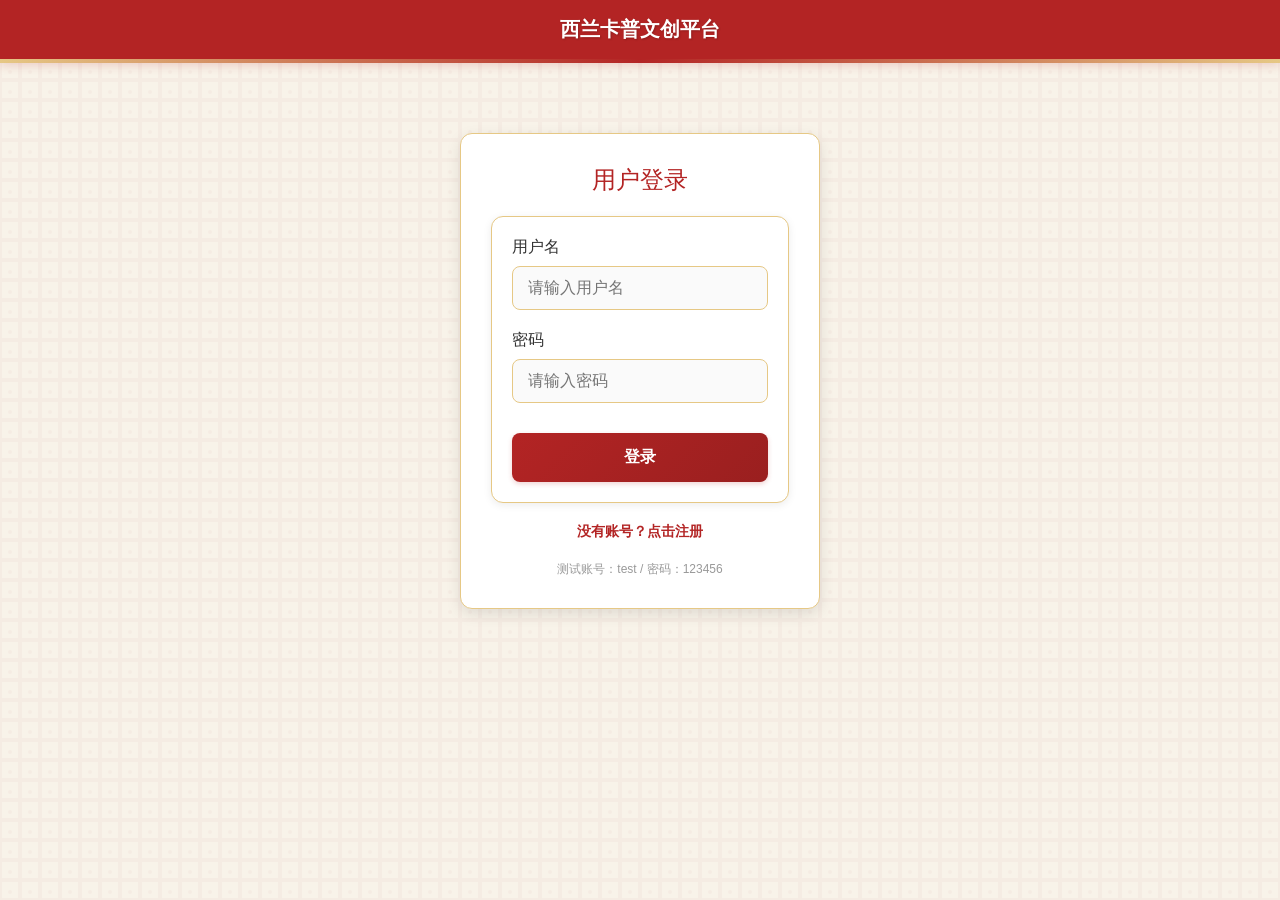
==== index.html @ 6084dc37 "Add files via upload" ====
<!DOCTYPE html>
<html lang="zh-CN">
<head>
  <meta charset="UTF-8">
  <meta name="viewport" content="width=device-width, initial-scale=1.0">
  <title>西兰卡普 - 土家族传统织锦</title>
  <link rel="stylesheet" href="style.css">
</head>
<body>
  <!-- 顶部导航 -->
  <div class="header">
    <h1>西兰卡普 - 土家族传统织锦</h1>
  </div>
  
  <!-- 主要内容 -->
  <div class="container">
    <div class="title-box">
      <span class="main-title">全部文创作品</span>
      <span class="sub-title">西兰卡普</span>
      <div class="divider"></div>
      <div class="section-desc">土家织锦·西兰卡普·非遗新生</div>
    </div>
    
    <!-- 西兰卡普文化介绍 -->
    <div class="culture-tip">
      <p>🌟 西兰卡普是土家族三大国家级非物质文化遗产之一，有着"土家之花"的美誉，采用纯手工织造，纹样题材多源于自然与生活，色彩鲜艳，寓意吉祥。</p>
    </div>
    
    <!-- 作品列表 -->
    <div id="productList" class="product-list"></div>
  </div>
  
  <!-- 底部导航 -->
  <div class="tab-bar">
    <a href="index.html" class="tab-item active">
      <span class="tab-icon">🏠</span>
      <span class="tab-text">首页</span>
    </a>
    <a href="profile.html" class="tab-item">
      <span class="tab-icon">👤</span>
      <span class="tab-text">我的</span>
    </a>
  </div>

  <script src="script.js"></script>
</body>
</html>
---- style.css ----
/* 全局样式重置 */
* {
  margin: 0;
  padding: 0;
  box-sizing: border-box;
  font-family: "Microsoft Yahei", sans-serif;
}

/* 西兰卡普花纹背景定义 */
body {
  background-color: #f8f3e9;
  min-height: 100vh;
  padding-bottom: 60px;
  /* 西兰卡普暗纹背景 */
  background-image: 
    url("data:image/svg+xml,%3Csvg width='20' height='20' viewBox='0 0 20 20' xmlns='http://www.w3.org/2000/svg'%3E%3Cpath d='M0 0h20v20H0V0zm2 2v16h16V2H2zm8 12a2 2 0 1 1 0-4 2 2 0 0 1 0 4z' fill='%23b32424' fill-opacity='0.03' fill-rule='evenodd'/%3E%3C/svg%3E");
}

/* 西兰卡普主题色 */
:root {
  --xk-red: #b32424;
  --xk-yellow: #e6c885;
  --xk-blue: #2a558c;
  --xk-green: #4a7c59;
  --xk-bg: #f8f3e9;
  --xk-white: #ffffff;
}

/* 顶部导航栏（西兰卡普花纹边框） */
.header {
  background-color: var(--xk-red);
  color: white;
  padding: 16px 20px;
  text-align: center;
  position: sticky;
  top: 0;
  z-index: 999;
  /* 西兰卡普花纹下边框 */
  border-bottom: 4px solid;
  border-image: linear-gradient(90deg, var(--xk-yellow), var(--xk-red), var(--xk-yellow)) 1;
  box-shadow: 0 2px 10px rgba(179, 36, 36, 0.2);
}

.header h1 {
  font-size: 20px;
  font-weight: bold;
  text-shadow: 1px 1px 2px rgba(0,0,0,0.2);
}

/* 容器 */
.container {
  max-width: 750px;
  margin: 0 auto;
  padding: 20px;
}

/* 西兰卡普标题模块（带花纹装饰） */
.title-box {
  margin: 30px 0 20px;
  position: relative;
}

.title-box::before {
  content: "";
  position: absolute;
  left: 0;
  top: 12px;
  width: 8px;
  height: 24px;
  background-color: var(--xk-red);
  border-radius: 4px;
}

.main-title {
  font-size: 24px;
  color: #333;
  font-weight: bold;
  display: inline-block;
  margin-left: 15px;
  font-family: "SimHei", sans-serif;
}

.sub-title {
  font-size: 22px;
  color: var(--xk-red);
  margin-left: 10px;
  font-family: "SimHei", sans-serif;
}

.divider {
  width: 100px;
  height: 3px;
  background: linear-gradient(90deg, var(--xk-red), var(--xk-yellow));
  margin: 10px 0 20px 15px;
  border-radius: 3px;
}

.section-desc {
  font-size: 14px;
  color: #666;
  margin-left: 25px;
  font-style: italic;
}

/* 西兰卡普作品卡片（带花纹边框） */
.product-list {
  display: flex;
  flex-direction: column;
  gap: 20px;
  margin-top: 20px;
}

.product-item {
  background-color: var(--xk-white);
  border-radius: 12px;
  padding: 15px;
  box-shadow: 0 2px 8px rgba(0,0,0,0.08);
  cursor: pointer;
  transition: all 0.3s;
  /* 西兰卡普花纹边框 */
  border: 1px solid var(--xk-yellow);
  position: relative;
  overflow: hidden;
}

.product-item::after {
  content: "";
  position: absolute;
  top: 0;
  right: 0;
  width: 40px;
  height: 40px;
  background-image: url("data:image/svg+xml,%3Csvg width='40' height='40' viewBox='0 0 40 40' xmlns='http://www.w3.org/2000/svg'%3E%3Cpath d='M10 10h20v20H10V10zm5 5h10v10H15V15z' fill='%23e6c885' fill-opacity='0.2'/%3E%3C/svg%3E");
  opacity: 0.5;
}

.product-item:hover {
  transform: translateY(-2px);
  box-shadow: 0 5px 15px rgba(179, 36, 36, 0.1);
  border-color: var(--xk-red);
}

.product-card {
  display: flex;
  align-items: center;
}

.product-img {
  width: 80px;
  height: 80px;
  border-radius: 8px;
  object-fit: cover;
  margin-right: 15px;
  border: 2px solid var(--xk-yellow);
}

.product-info {
  flex: 1;
}

.product-name {
  font-size: 16px;
  font-weight: bold;
  color: #333;
  margin-bottom: 5px;
  font-family: "SimHei", sans-serif;
}

/* 不同纹样类型不同标签色 */
.product-tag {
  font-size: 12px;
  padding: 2px 8px;
  border-radius: 4px;
  display: inline-block;
  margin-bottom: 5px;
  font-weight: 500;
}

.tag-四十八勾 {
  background-color: rgba(179, 36, 36, 0.1);
  color: var(--xk-red);
}

.tag-阳雀花 {
  background-color: rgba(74, 124, 89, 0.1);
  color: var(--xk-green);
}

.tag-岩墙花 {
  background-color: rgba(42, 85, 140, 0.1);
  color: var(--xk-blue);
}

.tag-椅子花 {
  background-color: rgba(230, 200, 133, 0.1);
  color: #8a6d3b;
}

.tag-其他 {
  background-color: rgba(102, 102, 102, 0.1);
  color: #666;
}

.product-desc {
  font-size: 14px;
  color: #666;
  margin-bottom: 5px;
  display: -webkit-box;
  -webkit-line-clamp: 1;
  -webkit-box-orient: vertical;
  overflow: hidden;
}

.product-author {
  font-size: 12px;
  color: #999;
}

/* 空状态提示（带西兰卡普图标） */
.empty-tip {
  text-align: center;
  padding: 50px 0;
  font-size: 16px;
  color: #999;
}

.empty-tip::before {
  content: "🎨";
  font-size: 40px;
  display: block;
  margin-bottom: 10px;
}

/* 发布页样式（西兰卡普风格） */
.upload-box {
  width: 100%;
  height: 200px;
  background-color: var(--xk-white);
  border-radius: 12px;
  display: flex;
  align-items: center;
  justify-content: center;
  margin-bottom: 20px;
  overflow: hidden;
  cursor: pointer;
  box-shadow: 0 2px 8px rgba(0,0,0,0.08);
  border: 2px dashed var(--xk-yellow);
  transition: border-color 0.3s;
}

.upload-box:hover {
  border-color: var(--xk-red);
}

.upload-img {
  width: 100%;
  height: 100%;
  object-fit: cover;
}

.upload-tip {
  display: flex;
  flex-direction: column;
  align-items: center;
  color: #999;
}

.upload-tip .icon {
  font-size: 40px;
  color: var(--xk-red);
  margin-bottom: 5px;
}

.form-box {
  background-color: var(--xk-white);
  border-radius: 12px;
  padding: 20px;
  margin-bottom: 30px;
  box-shadow: 0 2px 8px rgba(0,0,0,0.08);
  border: 1px solid var(--xk-yellow);
}

.form-item {
  margin-bottom: 20px;
}

.form-item:last-child {
  margin-bottom: 0;
}

.label {
  font-size: 16px;
  color: #333;
  margin-bottom: 8px;
  display: block;
  font-weight: 500;
  font-family: "SimHei", sans-serif;
}

.input, .textarea, .select {
  width: 100%;
  padding: 12px 15px;
  border: 1px solid var(--xk-yellow);
  border-radius: 8px;
  font-size: 16px;
  color: #333;
  background-color: #fafafa;
  transition: border-color 0.3s;
}

.input:focus, .textarea:focus, .select:focus {
  outline: none;
  border-color: var(--xk-red);
  box-shadow: 0 0 0 2px rgba(179, 36, 36, 0.1);
}

.textarea {
  min-height: 120px;
  resize: none;
}

/* 按钮样式（西兰卡普渐变） */
.btn {
  width: 100%;
  padding: 14px 0;
  border: none;
  border-radius: 8px;
  font-size: 16px;
  font-weight: bold;
  cursor: pointer;
  transition: all 0.3s;
  font-family: "SimHei", sans-serif;
}

.primary-btn {
  background: linear-gradient(135deg, var(--xk-red), #9a1f1f);
  color: white;
  box-shadow: 0 2px 5px rgba(179, 36, 36, 0.2);
}

.primary-btn:hover {
  background: linear-gradient(135deg, #9a1f1f, var(--xk-red));
  transform: translateY(-1px);
  box-shadow: 0 4px 8px rgba(179, 36, 36, 0.3);
}

.primary-btn:disabled {
  background: #ccc;
  cursor: not-allowed;
  transform: none;
  box-shadow: none;
}

/* 详情页样式 */
.detail-img {
  width: 100%;
  border-radius: 12px;
  margin-bottom: 20px;
  border: 3px solid var(--xk-yellow);
  box-shadow: 0 3px 10px rgba(0,0,0,0.1);
}

.info-box {
  background-color: var(--xk-white);
  border-radius: 12px;
  padding: 20px;
  box-shadow: 0 2px 8px rgba(0,0,0,0.08);
  border: 1px solid var(--xk-yellow);
}

.info-item {
  margin-bottom: 15px;
  display: flex;
}

.info-item:last-child {
  margin-bottom: 0;
}

.info-label {
  min-width: 80px;
  font-size: 16px;
  color: #666;
  font-weight: 500;
}

.info-value {
  font-size: 16px;
  color: #333;
  flex: 1;
}

/* 个人中心样式 */
.profile-card {
  background-color: var(--xk-white);
  border-radius: 12px;
  padding: 30px 20px;
  text-align: center;
  margin-bottom: 20px;
  box-shadow: 0 2px 8px rgba(0,0,0,0.08);
  border: 1px solid var(--xk-yellow);
  position: relative;
}

.profile-card::before {
  content: "";
  position: absolute;
  top: 0;
  left: 0;
  right: 0;
  height: 8px;
  background: linear-gradient(90deg, var(--xk-red), var(--xk-yellow), var(--xk-red));
  border-top-left-radius: 12px;
  border-top-right-radius: 12px;
}

.avatar {
  width: 80px;
  height: 80px;
  border-radius: 50%;
  margin: 0 auto 15px;
  object-fit: cover;
  border: 3px solid var(--xk-yellow);
}

.nickname {
  font-size: 18px;
  color: #333;
  font-weight: bold;
  font-family: "SimHei", sans-serif;
}

.publish-btn {
  margin: 20px 0;
}

.my-product-list {
  display: flex;
  flex-wrap: wrap;
  gap: 15px;
  margin-top: 20px;
}

.my-product-item {
  width: calc(50% - 7.5px);
  background-color: var(--xk-white);
  border-radius: 12px;
  overflow: hidden;
  box-shadow: 0 2px 8px rgba(0,0,0,0.08);
  border: 1px solid var(--xk-yellow);
  transition: all 0.3s;
}

.my-product-item:hover {
  transform: translateY(-2px);
  border-color: var(--xk-red);
  box-shadow: 0 5px 15px rgba(179, 36, 36, 0.1);
}

.my-product-img {
  width: 100%;
  height: 120px;
  object-fit: cover;
  border-bottom: 1px solid var(--xk-yellow);
}

.my-product-name {
  padding: 10px;
  font-size: 14px;
  color: #333;
  white-space: nowrap;
  overflow: hidden;
  text-overflow: ellipsis;
  font-family: "SimHei", sans-serif;
}

/* 底部导航（西兰卡普风格） */
.tab-bar {
  position: fixed;
  bottom: 0;
  left: 0;
  right: 0;
  background-color: var(--xk-white);
  display: flex;
  padding: 8px 0;
  border-top: 2px solid var(--xk-yellow);
  box-shadow: 0 -2px 10px rgba(0,0,0,0.05);
}

.tab-item {
  flex: 1;
  text-align: center;
  color: #666;
  text-decoration: none;
  transition: all 0.3s;
}

.tab-item.active {
  color: var(--xk-red);
}

.tab-icon {
  font-size: 20px;
  margin-bottom: 4px;
  display: block;
}

.tab-text {
  font-size: 12px;
  font-family: "SimHei", sans-serif;
}

/* 操作按钮组 */
.btn-group {
  display: flex;
  gap: 10px;
  margin-top: 20px;
}

.btn-group .btn {
  flex: 1;
}

.secondary-btn {
  background-color: var(--xk-white);
  color: var(--xk-red);
  border: 1px solid var(--xk-red);
}

.secondary-btn:hover {
  background-color: #fef5f5;
}

/* 西兰卡普文化小贴士 */
.culture-tip {
  background-color: rgba(230, 200, 133, 0.1);
  border-left: 4px solid var(--xk-yellow);
  padding: 10px 15px;
  margin: 20px 0;
  border-radius: 0 8px 8px 0;
}

.culture-tip p {
  font-size: 14px;
  color: #666;
  line-height: 1.6;
}
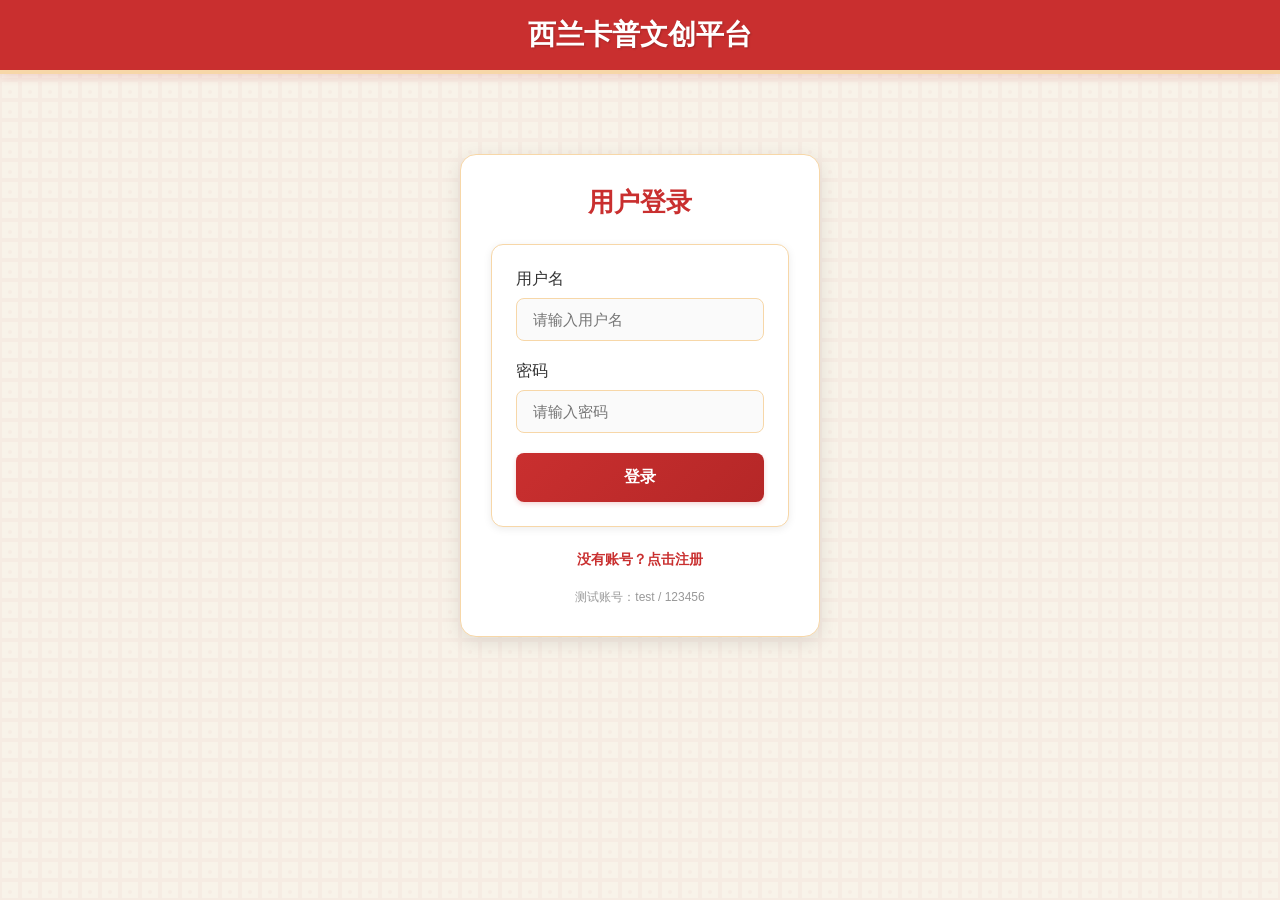
==== commit 38ffb9db: "Add files via upload" ====
--- a/index.html
+++ b/index.html
@@ -7,38 +7,32 @@
   <link rel="stylesheet" href="style.css">
 </head>
 <body>
-  <!-- 顶部导航 -->
   <div class="header">
-    <h1>西兰卡普 - 土家族传统织锦</h1>
+    <h1>西兰卡普文创平台</h1>
   </div>
-  
-  <!-- 主要内容 -->
+
   <div class="container">
     <div class="title-box">
       <span class="main-title">全部文创作品</span>
       <span class="sub-title">西兰卡普</span>
       <div class="divider"></div>
-      <div class="section-desc">土家织锦·西兰卡普·非遗新生</div>
     </div>
-    
-    <!-- 西兰卡普文化介绍 -->
+
     <div class="culture-tip">
-      <p>🌟 西兰卡普是土家族三大国家级非物质文化遗产之一，有着"土家之花"的美誉，采用纯手工织造，纹样题材多源于自然与生活，色彩鲜艳，寓意吉祥。</p>
+      <p>🌟 西兰卡普是土家族国家级非物质文化遗产，被誉为“土家之花”。</p>
     </div>
-    
-    <!-- 作品列表 -->
+
     <div id="productList" class="product-list"></div>
   </div>
-  
-  <!-- 底部导航 -->
+
   <div class="tab-bar">
     <a href="index.html" class="tab-item active">
-      <span class="tab-icon">🏠</span>
-      <span class="tab-text">首页</span>
+      <span class="icon">🏠</span>
+      <span>首页</span>
     </a>
     <a href="profile.html" class="tab-item">
-      <span class="tab-icon">👤</span>
-      <span class="tab-text">我的</span>
+      <span class="icon">👤</span>
+      <span>我的</span>
     </a>
   </div>
 
--- a/style.css
+++ b/style.css
@@ -1,547 +1,463 @@
-/* 全局样式重置 */
+/* 西兰卡普主题色（强制生效） */
+:root {
+  --xk-red: #c92f2f !important;
+  --xk-yellow: #f7d7a8 !important;
+  --xk-white: #ffffff !important;
+  --xk-bg: #f8f3e9 !important;
+  --xk-text: #333333 !important;
+}
+
+/* 全局重置 */
 * {
   margin: 0;
   padding: 0;
   box-sizing: border-box;
-  font-family: "Microsoft Yahei", sans-serif;
-}
-
-/* 西兰卡普花纹背景定义 */
+  font-family: "Microsoft YaHei", SimHei, sans-serif;
+}
+
+/* 页面背景（西兰卡普暗纹） */
 body {
-  background-color: #f8f3e9;
-  min-height: 100vh;
-  padding-bottom: 60px;
-  /* 西兰卡普暗纹背景 */
-  background-image: 
-    url("data:image/svg+xml,%3Csvg width='20' height='20' viewBox='0 0 20 20' xmlns='http://www.w3.org/2000/svg'%3E%3Cpath d='M0 0h20v20H0V0zm2 2v16h16V2H2zm8 12a2 2 0 1 1 0-4 2 2 0 0 1 0 4z' fill='%23b32424' fill-opacity='0.03' fill-rule='evenodd'/%3E%3C/svg%3E");
-}
-
-/* 西兰卡普主题色 */
-:root {
-  --xk-red: #b32424;
-  --xk-yellow: #e6c885;
-  --xk-blue: #2a558c;
-  --xk-green: #4a7c59;
-  --xk-bg: #f8f3e9;
-  --xk-white: #ffffff;
-}
-
-/* 顶部导航栏（西兰卡普花纹边框） */
+  background-color: var(--xk-bg) !important;
+  background-image: url("data:image/svg+xml,%3Csvg width='20' height='20' viewBox='0 0 20 20' xmlns='http://www.w3.org/2000/svg'%3E%3Cpath d='M0 0h20v20H0V0zm2 2v16h16V2H2zm8 12a2 2 0 1 1 0-4 2 2 0 0 1 0 4z' fill='%23c92f2f' fill-opacity='0.03' fill-rule='evenodd'/%3E%3C/svg%3E") !important;
+  color: var(--xk-text) !important;
+  padding-bottom: 70px !important;
+}
+
+/* 顶部红色导航栏（强制红色） */
 .header {
-  background-color: var(--xk-red);
-  color: white;
-  padding: 16px 20px;
-  text-align: center;
-  position: sticky;
-  top: 0;
-  z-index: 999;
-  /* 西兰卡普花纹下边框 */
-  border-bottom: 4px solid;
-  border-image: linear-gradient(90deg, var(--xk-yellow), var(--xk-red), var(--xk-yellow)) 1;
-  box-shadow: 0 2px 10px rgba(179, 36, 36, 0.2);
+  background-color: var(--xk-red) !important;
+  color: var(--xk-white) !important;
+  padding: 16px 20px !important;
+  text-align: center !important;
+  border-bottom: 4px solid var(--xk-yellow) !important;
+  box-shadow: 0 2px 10px rgba(201, 47, 47, 0.2) !important;
 }
 
 .header h1 {
-  font-size: 20px;
-  font-weight: bold;
-  text-shadow: 1px 1px 2px rgba(0,0,0,0.2);
+  font-size: 28px !important;
+  font-weight: bold !important;
+  text-shadow: 1px 1px 2px rgba(0,0,0,0.2) !important;
+  margin: 0 !important;
 }
 
 /* 容器 */
 .container {
-  max-width: 750px;
-  margin: 0 auto;
-  padding: 20px;
-}
-
-/* 西兰卡普标题模块（带花纹装饰） */
+  max-width: 750px !important;
+  margin: 30px auto !important;
+  padding: 0 20px !important;
+}
+
+/* 标题模块（带红色装饰） */
 .title-box {
-  margin: 30px 0 20px;
-  position: relative;
+  margin-bottom: 20px !important;
+  position: relative !important;
 }
 
 .title-box::before {
-  content: "";
-  position: absolute;
-  left: 0;
-  top: 12px;
-  width: 8px;
-  height: 24px;
-  background-color: var(--xk-red);
-  border-radius: 4px;
+  content: "" !important;
+  position: absolute !important;
+  left: 0 !important;
+  top: 12px !important;
+  width: 8px !important;
+  height: 24px !important;
+  background-color: var(--xk-red) !important;
+  border-radius: 4px !important;
 }
 
 .main-title {
-  font-size: 24px;
-  color: #333;
-  font-weight: bold;
-  display: inline-block;
-  margin-left: 15px;
-  font-family: "SimHei", sans-serif;
+  font-size: 26px !important;
+  color: var(--xk-text) !important;
+  font-weight: bold !important;
+  display: inline-block !important;
+  margin-left: 15px !important;
+  font-family: "SimHei", sans-serif !important;
 }
 
 .sub-title {
-  font-size: 22px;
-  color: var(--xk-red);
-  margin-left: 10px;
-  font-family: "SimHei", sans-serif;
+  font-size: 22px !important;
+  color: var(--xk-red) !important;
+  margin-left: 10px !important;
+  font-family: "SimHei", sans-serif !important;
 }
 
 .divider {
-  width: 100px;
-  height: 3px;
-  background: linear-gradient(90deg, var(--xk-red), var(--xk-yellow));
-  margin: 10px 0 20px 15px;
-  border-radius: 3px;
+  width: 100px !important;
+  height: 3px !important;
+  background: linear-gradient(90deg, var(--xk-red), var(--xk-yellow)) !important;
+  margin: 10px 0 20px 15px !important;
+  border-radius: 3px !important;
 }
 
 .section-desc {
-  font-size: 14px;
-  color: #666;
-  margin-left: 25px;
-  font-style: italic;
-}
-
-/* 西兰卡普作品卡片（带花纹边框） */
+  font-size: 14px !important;
+  color: #666 !important;
+  margin-left: 25px !important;
+  font-style: italic !important;
+}
+
+/* 文化小贴士（黄色边框） */
+.culture-tip {
+  background-color: rgba(247, 215, 168, 0.15) !important;
+  border-left: 4px solid var(--xk-yellow) !important;
+  padding: 12px 16px !important;
+  margin: 20px 0 !important;
+  border-radius: 0 8px 8px 0 !important;
+  font-size: 15px !important;
+  line-height: 1.6 !important;
+}
+
+/* 作品列表卡片（带黄色边框） */
 .product-list {
-  display: flex;
-  flex-direction: column;
-  gap: 20px;
-  margin-top: 20px;
+  display: flex !important;
+  flex-direction: column !important;
+  gap: 16px !important;
+  margin-top: 20px !important;
 }
 
 .product-item {
-  background-color: var(--xk-white);
-  border-radius: 12px;
-  padding: 15px;
-  box-shadow: 0 2px 8px rgba(0,0,0,0.08);
-  cursor: pointer;
-  transition: all 0.3s;
-  /* 西兰卡普花纹边框 */
-  border: 1px solid var(--xk-yellow);
-  position: relative;
-  overflow: hidden;
-}
-
-.product-item::after {
-  content: "";
-  position: absolute;
-  top: 0;
-  right: 0;
-  width: 40px;
-  height: 40px;
-  background-image: url("data:image/svg+xml,%3Csvg width='40' height='40' viewBox='0 0 40 40' xmlns='http://www.w3.org/2000/svg'%3E%3Cpath d='M10 10h20v20H10V10zm5 5h10v10H15V15z' fill='%23e6c885' fill-opacity='0.2'/%3E%3C/svg%3E");
-  opacity: 0.5;
+  background-color: var(--xk-white) !important;
+  border-radius: 12px !important;
+  padding: 16px !important;
+  box-shadow: 0 2px 8px rgba(0,0,0,0.08) !important;
+  cursor: pointer !important;
+  border: 1px solid var(--xk-yellow) !important;
+  transition: all 0.3s !important;
 }
 
 .product-item:hover {
-  transform: translateY(-2px);
-  box-shadow: 0 5px 15px rgba(179, 36, 36, 0.1);
-  border-color: var(--xk-red);
+  transform: translateY(-2px) !important;
+  box-shadow: 0 5px 15px rgba(201, 47, 47, 0.1) !important;
+  border-color: var(--xk-red) !important;
 }
 
 .product-card {
-  display: flex;
-  align-items: center;
+  display: flex !important;
+  align-items: center !important;
+  gap: 16px !important;
 }
 
 .product-img {
-  width: 80px;
-  height: 80px;
-  border-radius: 8px;
-  object-fit: cover;
-  margin-right: 15px;
-  border: 2px solid var(--xk-yellow);
+  width: 80px !important;
+  height: 80px !important;
+  border-radius: 8px !important;
+  object-fit: cover !important;
+  border: 2px solid var(--xk-yellow) !important;
 }
 
 .product-info {
-  flex: 1;
+  flex: 1 !important;
 }
 
 .product-name {
-  font-size: 16px;
-  font-weight: bold;
-  color: #333;
-  margin-bottom: 5px;
-  font-family: "SimHei", sans-serif;
-}
-
-/* 不同纹样类型不同标签色 */
+  font-size: 18px !important;
+  font-weight: bold !important;
+  color: var(--xk-text) !important;
+  margin-bottom: 6px !important;
+  font-family: "SimHei", sans-serif !important;
+}
+
+/* 纹样标签（分色） */
 .product-tag {
-  font-size: 12px;
-  padding: 2px 8px;
-  border-radius: 4px;
-  display: inline-block;
-  margin-bottom: 5px;
-  font-weight: 500;
+  font-size: 12px !important;
+  padding: 3px 8px !important;
+  border-radius: 4px !important;
+  display: inline-block !important;
+  margin-bottom: 6px !important;
+  font-weight: 500 !important;
 }
 
 .tag-四十八勾 {
-  background-color: rgba(179, 36, 36, 0.1);
-  color: var(--xk-red);
+  background-color: rgba(201, 47, 47, 0.1) !important;
+  color: var(--xk-red) !important;
 }
 
 .tag-阳雀花 {
-  background-color: rgba(74, 124, 89, 0.1);
-  color: var(--xk-green);
+  background-color: rgba(74, 124, 89, 0.1) !important;
+  color: #4a7c59 !important;
 }
 
 .tag-岩墙花 {
-  background-color: rgba(42, 85, 140, 0.1);
-  color: var(--xk-blue);
+  background-color: rgba(42, 85, 140, 0.1) !important;
+  color: #2a558c !important;
 }
 
 .tag-椅子花 {
-  background-color: rgba(230, 200, 133, 0.1);
-  color: #8a6d3b;
+  background-color: rgba(247, 215, 168, 0.2) !important;
+  color: #8a6d3b !important;
 }
 
 .tag-其他 {
-  background-color: rgba(102, 102, 102, 0.1);
-  color: #666;
+  background-color: rgba(102, 102, 102, 0.1) !important;
+  color: #666 !important;
 }
 
 .product-desc {
-  font-size: 14px;
-  color: #666;
-  margin-bottom: 5px;
-  display: -webkit-box;
-  -webkit-line-clamp: 1;
-  -webkit-box-orient: vertical;
-  overflow: hidden;
+  font-size: 14px !important;
+  color: #666 !important;
+  margin-bottom: 6px !important;
+  line-height: 1.5 !important;
 }
 
 .product-author {
-  font-size: 12px;
-  color: #999;
-}
-
-/* 空状态提示（带西兰卡普图标） */
+  font-size: 13px !important;
+  color: #999 !important;
+}
+
+/* 表单样式 */
+.form-box {
+  background-color: var(--xk-white) !important;
+  border-radius: 12px !important;
+  padding: 24px !important;
+  margin-bottom: 24px !important;
+  box-shadow: 0 2px 8px rgba(0,0,0,0.08) !important;
+  border: 1px solid var(--xk-yellow) !important;
+}
+
+.form-item {
+  margin-bottom: 20px !important;
+}
+
+.label {
+  font-size: 16px !important;
+  color: var(--xk-text) !important;
+  margin-bottom: 8px !important;
+  display: block !important;
+  font-weight: 500 !important;
+  font-family: "SimHei", sans-serif !important;
+}
+
+.input, .textarea, .select {
+  width: 100% !important;
+  padding: 12px 16px !important;
+  border: 1px solid var(--xk-yellow) !important;
+  border-radius: 8px !important;
+  font-size: 15px !important;
+  color: var(--xk-text) !important;
+  background-color: #fafafa !important;
+  transition: border-color 0.3s !important;
+}
+
+.input:focus, .textarea:focus, .select:focus {
+  outline: none !important;
+  border-color: var(--xk-red) !important;
+  box-shadow: 0 0 0 2px rgba(201, 47, 47, 0.1) !important;
+}
+
+.textarea {
+  min-height: 120px !important;
+  resize: none !important;
+}
+
+/* 按钮样式（强制红色） */
+.btn {
+  width: 100% !important;
+  padding: 14px 0 !important;
+  border: none !important;
+  border-radius: 8px !important;
+  font-size: 16px !important;
+  font-weight: bold !important;
+  cursor: pointer !important;
+  font-family: "SimHei", sans-serif !important;
+  transition: all 0.3s !important;
+}
+
+.primary-btn {
+  background: linear-gradient(135deg, var(--xk-red), #b52727) !important;
+  color: var(--xk-white) !important;
+  box-shadow: 0 2px 5px rgba(201, 47, 47, 0.2) !important;
+}
+
+.primary-btn:hover {
+  background: linear-gradient(135deg, #b52727, var(--xk-red)) !important;
+  transform: translateY(-1px) !important;
+  box-shadow: 0 4px 8px rgba(201, 47, 47, 0.3) !important;
+}
+
+.secondary-btn {
+  background-color: var(--xk-white) !important;
+  color: var(--xk-red) !important;
+  border: 1px solid var(--xk-red) !important;
+}
+
+.secondary-btn:hover {
+  background-color: #fef5f5 !important;
+}
+
+.publish-btn {
+  margin: 20px 0 !important;
+}
+
+/* 个人中心 */
+.profile-card {
+  background-color: var(--xk-white) !important;
+  border-radius: 16px !important;
+  padding: 30px 20px !important;
+  text-align: center !important;
+  margin-bottom: 24px !important;
+  box-shadow: 0 2px 8px rgba(0,0,0,0.08) !important;
+  border: 1px solid var(--xk-yellow) !important;
+  position: relative !important;
+}
+
+.profile-card::before {
+  content: "" !important;
+  position: absolute !important;
+  top: 0 !important;
+  left: 0 !important;
+  right: 0 !important;
+  height: 8px !important;
+  background: linear-gradient(90deg, var(--xk-red), var(--xk-yellow), var(--xk-red)) !important;
+  border-top-left-radius: 16px !important;
+  border-top-right-radius: 16px !important;
+}
+
+.avatar {
+  width: 80px !important;
+  height: 80px !important;
+  border-radius: 50% !important;
+  margin: 0 auto 15px !important;
+  object-fit: cover !important;
+  border: 3px solid var(--xk-yellow) !important;
+}
+
+.nickname {
+  font-size: 20px !important;
+  color: var(--xk-text) !important;
+  font-weight: bold !important;
+  font-family: "SimHei", sans-serif !important;
+  margin-bottom: 12px !important;
+}
+
+.my-product-list {
+  display: grid !important;
+  grid-template-columns: 1fr 1fr !important;
+  gap: 16px !important;
+  margin-top: 20px !important;
+}
+
+.my-product-item {
+  width: 100% !important;
+  background-color: var(--xk-white) !important;
+  border-radius: 12px !important;
+  overflow: hidden !important;
+  box-shadow: 0 2px 8px rgba(0,0,0,0.08) !important;
+  border: 1px solid var(--xk-yellow) !important;
+  transition: all 0.3s !important;
+  cursor: pointer !important;
+}
+
+.my-product-item:hover {
+  transform: translateY(-2px) !important;
+  border-color: var(--xk-red) !important;
+  box-shadow: 0 5px 15px rgba(201, 47, 47, 0.1) !important;
+}
+
+.my-product-img {
+  width: 100% !important;
+  height: 120px !important;
+  object-fit: cover !important;
+  border-bottom: 1px solid var(--xk-yellow) !important;
+}
+
+.my-product-name {
+  padding: 10px !important;
+  font-size: 15px !important;
+  color: var(--xk-text) !important;
+  white-space: nowrap !important;
+  overflow: hidden !important;
+  text-overflow: ellipsis !important;
+  font-family: "SimHei", sans-serif !important;
+  text-align: center !important;
+}
+
+/* 底部导航（强制红色激活态） */
+.tab-bar {
+  position: fixed !important;
+  bottom: 0 !important;
+  left: 0 !important;
+  right: 0 !important;
+  background-color: var(--xk-white) !important;
+  display: flex !important;
+  padding: 10px 0 !important;
+  border-top: 2px solid var(--xk-yellow) !important;
+  box-shadow: 0 -2px 10px rgba(0,0,0,0.05) !important;
+}
+
+.tab-item {
+  flex: 1 !important;
+  text-align: center !important;
+  color: #666 !important;
+  text-decoration: none !important;
+  transition: all 0.3s !important;
+  font-size: 12px !important;
+  font-family: "SimHei", sans-serif !important;
+}
+
+.tab-item.active {
+  color: var(--xk-red) !important;
+  font-weight: bold !important;
+}
+
+.tab-item .icon {
+  font-size: 22px !important;
+  margin-bottom: 4px !important;
+  display: block !important;
+}
+
+/* 按钮组 */
+.btn-group {
+  display: flex !important;
+  gap: 12px !important;
+  margin-top: 24px !important;
+}
+
+/* 详情页图片 */
+.detail-img {
+  width: 100% !important;
+  border-radius: 12px !important;
+  margin-bottom: 20px !important;
+  border: 3px solid var(--xk-yellow) !important;
+  box-shadow: 0 3px 10px rgba(0,0,0,0.1) !important;
+}
+
+.info-box {
+  background-color: var(--xk-white) !important;
+  border-radius: 12px !important;
+  padding: 24px !important;
+  box-shadow: 0 2px 8px rgba(0,0,0,0.08) !important;
+  border: 1px solid var(--xk-yellow) !important;
+}
+
+.info-item {
+  margin-bottom: 16px !important;
+  display: flex !important;
+  line-height: 1.6 !important;
+}
+
+.info-label {
+  min-width: 80px !important;
+  font-size: 15px !important;
+  color: #666 !important;
+  font-weight: 500 !important;
+}
+
+.info-value {
+  font-size: 15px !important;
+  color: var(--xk-text) !important;
+  flex: 1 !important;
+}
+
+/* 空状态 */
 .empty-tip {
-  text-align: center;
-  padding: 50px 0;
-  font-size: 16px;
-  color: #999;
+  text-align: center !important;
+  padding: 50px 0 !important;
+  font-size: 16px !important;
+  color: #999 !important;
 }
 
 .empty-tip::before {
-  content: "🎨";
-  font-size: 40px;
-  display: block;
-  margin-bottom: 10px;
-}
-
-/* 发布页样式（西兰卡普风格） */
-.upload-box {
-  width: 100%;
-  height: 200px;
-  background-color: var(--xk-white);
-  border-radius: 12px;
-  display: flex;
-  align-items: center;
-  justify-content: center;
-  margin-bottom: 20px;
-  overflow: hidden;
-  cursor: pointer;
-  box-shadow: 0 2px 8px rgba(0,0,0,0.08);
-  border: 2px dashed var(--xk-yellow);
-  transition: border-color 0.3s;
-}
-
-.upload-box:hover {
-  border-color: var(--xk-red);
-}
-
-.upload-img {
-  width: 100%;
-  height: 100%;
-  object-fit: cover;
-}
-
-.upload-tip {
-  display: flex;
-  flex-direction: column;
-  align-items: center;
-  color: #999;
-}
-
-.upload-tip .icon {
-  font-size: 40px;
-  color: var(--xk-red);
-  margin-bottom: 5px;
-}
-
-.form-box {
-  background-color: var(--xk-white);
-  border-radius: 12px;
-  padding: 20px;
-  margin-bottom: 30px;
-  box-shadow: 0 2px 8px rgba(0,0,0,0.08);
-  border: 1px solid var(--xk-yellow);
-}
-
-.form-item {
-  margin-bottom: 20px;
-}
-
-.form-item:last-child {
-  margin-bottom: 0;
-}
-
-.label {
-  font-size: 16px;
-  color: #333;
-  margin-bottom: 8px;
-  display: block;
-  font-weight: 500;
-  font-family: "SimHei", sans-serif;
-}
-
-.input, .textarea, .select {
-  width: 100%;
-  padding: 12px 15px;
-  border: 1px solid var(--xk-yellow);
-  border-radius: 8px;
-  font-size: 16px;
-  color: #333;
-  background-color: #fafafa;
-  transition: border-color 0.3s;
-}
-
-.input:focus, .textarea:focus, .select:focus {
-  outline: none;
-  border-color: var(--xk-red);
-  box-shadow: 0 0 0 2px rgba(179, 36, 36, 0.1);
-}
-
-.textarea {
-  min-height: 120px;
-  resize: none;
-}
-
-/* 按钮样式（西兰卡普渐变） */
-.btn {
-  width: 100%;
-  padding: 14px 0;
-  border: none;
-  border-radius: 8px;
-  font-size: 16px;
-  font-weight: bold;
-  cursor: pointer;
-  transition: all 0.3s;
-  font-family: "SimHei", sans-serif;
-}
-
-.primary-btn {
-  background: linear-gradient(135deg, var(--xk-red), #9a1f1f);
-  color: white;
-  box-shadow: 0 2px 5px rgba(179, 36, 36, 0.2);
-}
-
-.primary-btn:hover {
-  background: linear-gradient(135deg, #9a1f1f, var(--xk-red));
-  transform: translateY(-1px);
-  box-shadow: 0 4px 8px rgba(179, 36, 36, 0.3);
-}
-
-.primary-btn:disabled {
-  background: #ccc;
-  cursor: not-allowed;
-  transform: none;
-  box-shadow: none;
-}
-
-/* 详情页样式 */
-.detail-img {
-  width: 100%;
-  border-radius: 12px;
-  margin-bottom: 20px;
-  border: 3px solid var(--xk-yellow);
-  box-shadow: 0 3px 10px rgba(0,0,0,0.1);
-}
-
-.info-box {
-  background-color: var(--xk-white);
-  border-radius: 12px;
-  padding: 20px;
-  box-shadow: 0 2px 8px rgba(0,0,0,0.08);
-  border: 1px solid var(--xk-yellow);
-}
-
-.info-item {
-  margin-bottom: 15px;
-  display: flex;
-}
-
-.info-item:last-child {
-  margin-bottom: 0;
-}
-
-.info-label {
-  min-width: 80px;
-  font-size: 16px;
-  color: #666;
-  font-weight: 500;
-}
-
-.info-value {
-  font-size: 16px;
-  color: #333;
-  flex: 1;
-}
-
-/* 个人中心样式 */
-.profile-card {
-  background-color: var(--xk-white);
-  border-radius: 12px;
-  padding: 30px 20px;
-  text-align: center;
-  margin-bottom: 20px;
-  box-shadow: 0 2px 8px rgba(0,0,0,0.08);
-  border: 1px solid var(--xk-yellow);
-  position: relative;
-}
-
-.profile-card::before {
-  content: "";
-  position: absolute;
-  top: 0;
-  left: 0;
-  right: 0;
-  height: 8px;
-  background: linear-gradient(90deg, var(--xk-red), var(--xk-yellow), var(--xk-red));
-  border-top-left-radius: 12px;
-  border-top-right-radius: 12px;
-}
-
-.avatar {
-  width: 80px;
-  height: 80px;
-  border-radius: 50%;
-  margin: 0 auto 15px;
-  object-fit: cover;
-  border: 3px solid var(--xk-yellow);
-}
-
-.nickname {
-  font-size: 18px;
-  color: #333;
-  font-weight: bold;
-  font-family: "SimHei", sans-serif;
-}
-
-.publish-btn {
-  margin: 20px 0;
-}
-
-.my-product-list {
-  display: flex;
-  flex-wrap: wrap;
-  gap: 15px;
-  margin-top: 20px;
-}
-
-.my-product-item {
-  width: calc(50% - 7.5px);
-  background-color: var(--xk-white);
-  border-radius: 12px;
-  overflow: hidden;
-  box-shadow: 0 2px 8px rgba(0,0,0,0.08);
-  border: 1px solid var(--xk-yellow);
-  transition: all 0.3s;
-}
-
-.my-product-item:hover {
-  transform: translateY(-2px);
-  border-color: var(--xk-red);
-  box-shadow: 0 5px 15px rgba(179, 36, 36, 0.1);
-}
-
-.my-product-img {
-  width: 100%;
-  height: 120px;
-  object-fit: cover;
-  border-bottom: 1px solid var(--xk-yellow);
-}
-
-.my-product-name {
-  padding: 10px;
-  font-size: 14px;
-  color: #333;
-  white-space: nowrap;
-  overflow: hidden;
-  text-overflow: ellipsis;
-  font-family: "SimHei", sans-serif;
-}
-
-/* 底部导航（西兰卡普风格） */
-.tab-bar {
-  position: fixed;
-  bottom: 0;
-  left: 0;
-  right: 0;
-  background-color: var(--xk-white);
-  display: flex;
-  padding: 8px 0;
-  border-top: 2px solid var(--xk-yellow);
-  box-shadow: 0 -2px 10px rgba(0,0,0,0.05);
-}
-
-.tab-item {
-  flex: 1;
-  text-align: center;
-  color: #666;
-  text-decoration: none;
-  transition: all 0.3s;
-}
-
-.tab-item.active {
-  color: var(--xk-red);
-}
-
-.tab-icon {
-  font-size: 20px;
-  margin-bottom: 4px;
-  display: block;
-}
-
-.tab-text {
-  font-size: 12px;
-  font-family: "SimHei", sans-serif;
-}
-
-/* 操作按钮组 */
-.btn-group {
-  display: flex;
-  gap: 10px;
-  margin-top: 20px;
-}
-
-.btn-group .btn {
-  flex: 1;
-}
-
-.secondary-btn {
-  background-color: var(--xk-white);
-  color: var(--xk-red);
-  border: 1px solid var(--xk-red);
-}
-
-.secondary-btn:hover {
-  background-color: #fef5f5;
-}
-
-/* 西兰卡普文化小贴士 */
-.culture-tip {
-  background-color: rgba(230, 200, 133, 0.1);
-  border-left: 4px solid var(--xk-yellow);
-  padding: 10px 15px;
-  margin: 20px 0;
-  border-radius: 0 8px 8px 0;
-}
-
-.culture-tip p {
-  font-size: 14px;
-  color: #666;
-  line-height: 1.6;
+  content: "🎨" !important;
+  font-size: 40px !important;
+  display: block !important;
+  margin-bottom: 10px !important;
 }
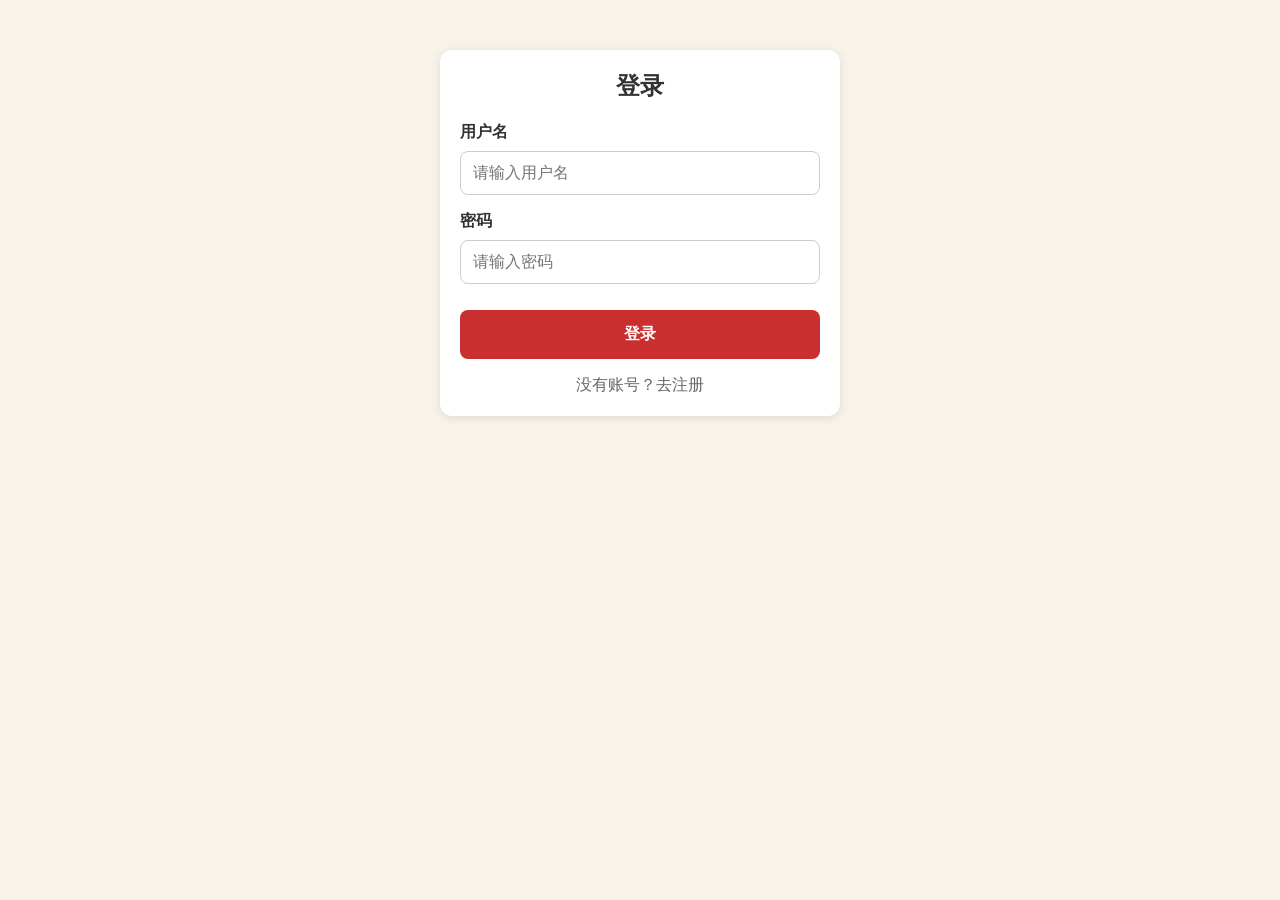
==== commit 0b716b8f: "Add files via upload" ====
--- a/index.html
+++ b/index.html
@@ -2,8 +2,8 @@
 <html lang="zh-CN">
 <head>
   <meta charset="UTF-8">
-  <meta name="viewport" content="width=device-width, initial-scale=1.0">
-  <title>西兰卡普 - 土家族传统织锦</title>
+  <meta name="viewport" content="width=device-width, initial-scale=1.0, maximum-scale=1.0, user-scalable=no">
+  <title>西兰卡普文创平台</title>
   <link rel="stylesheet" href="style.css">
 </head>
 <body>
--- a/style.css
+++ b/style.css
@@ -1,463 +1,231 @@
-/* 西兰卡普主题色（强制生效） */
-:root {
-  --xk-red: #c92f2f !important;
-  --xk-yellow: #f7d7a8 !important;
-  --xk-white: #ffffff !important;
-  --xk-bg: #f8f3e9 !important;
-  --xk-text: #333333 !important;
-}
-
-/* 全局重置 */
-* {
-  margin: 0;
-  padding: 0;
-  box-sizing: border-box;
-  font-family: "Microsoft YaHei", SimHei, sans-serif;
-}
-
-/* 页面背景（西兰卡普暗纹） */
-body {
-  background-color: var(--xk-bg) !important;
-  background-image: url("data:image/svg+xml,%3Csvg width='20' height='20' viewBox='0 0 20 20' xmlns='http://www.w3.org/2000/svg'%3E%3Cpath d='M0 0h20v20H0V0zm2 2v16h16V2H2zm8 12a2 2 0 1 1 0-4 2 2 0 0 1 0 4z' fill='%23c92f2f' fill-opacity='0.03' fill-rule='evenodd'/%3E%3C/svg%3E") !important;
-  color: var(--xk-text) !important;
-  padding-bottom: 70px !important;
-}
-
-/* 顶部红色导航栏（强制红色） */
-.header {
-  background-color: var(--xk-red) !important;
-  color: var(--xk-white) !important;
-  padding: 16px 20px !important;
-  text-align: center !important;
-  border-bottom: 4px solid var(--xk-yellow) !important;
-  box-shadow: 0 2px 10px rgba(201, 47, 47, 0.2) !important;
-}
-
-.header h1 {
-  font-size: 28px !important;
-  font-weight: bold !important;
-  text-shadow: 1px 1px 2px rgba(0,0,0,0.2) !important;
-  margin: 0 !important;
-}
-
-/* 容器 */
-.container {
-  max-width: 750px !important;
-  margin: 30px auto !important;
-  padding: 0 20px !important;
-}
-
-/* 标题模块（带红色装饰） */
-.title-box {
-  margin-bottom: 20px !important;
-  position: relative !important;
-}
-
-.title-box::before {
-  content: "" !important;
-  position: absolute !important;
-  left: 0 !important;
-  top: 12px !important;
-  width: 8px !important;
-  height: 24px !important;
-  background-color: var(--xk-red) !important;
-  border-radius: 4px !important;
-}
-
-.main-title {
-  font-size: 26px !important;
-  color: var(--xk-text) !important;
-  font-weight: bold !important;
-  display: inline-block !important;
-  margin-left: 15px !important;
-  font-family: "SimHei", sans-serif !important;
-}
-
-.sub-title {
-  font-size: 22px !important;
-  color: var(--xk-red) !important;
-  margin-left: 10px !important;
-  font-family: "SimHei", sans-serif !important;
-}
-
-.divider {
-  width: 100px !important;
-  height: 3px !important;
-  background: linear-gradient(90deg, var(--xk-red), var(--xk-yellow)) !important;
-  margin: 10px 0 20px 15px !important;
-  border-radius: 3px !important;
-}
-
-.section-desc {
-  font-size: 14px !important;
-  color: #666 !important;
-  margin-left: 25px !important;
-  font-style: italic !important;
-}
-
-/* 文化小贴士（黄色边框） */
-.culture-tip {
-  background-color: rgba(247, 215, 168, 0.15) !important;
-  border-left: 4px solid var(--xk-yellow) !important;
-  padding: 12px 16px !important;
-  margin: 20px 0 !important;
-  border-radius: 0 8px 8px 0 !important;
-  font-size: 15px !important;
-  line-height: 1.6 !important;
-}
-
-/* 作品列表卡片（带黄色边框） */
-.product-list {
-  display: flex !important;
-  flex-direction: column !important;
-  gap: 16px !important;
-  margin-top: 20px !important;
-}
-
-.product-item {
-  background-color: var(--xk-white) !important;
-  border-radius: 12px !important;
-  padding: 16px !important;
-  box-shadow: 0 2px 8px rgba(0,0,0,0.08) !important;
-  cursor: pointer !important;
-  border: 1px solid var(--xk-yellow) !important;
-  transition: all 0.3s !important;
-}
-
-.product-item:hover {
-  transform: translateY(-2px) !important;
-  box-shadow: 0 5px 15px rgba(201, 47, 47, 0.1) !important;
-  border-color: var(--xk-red) !important;
-}
-
-.product-card {
-  display: flex !important;
-  align-items: center !important;
-  gap: 16px !important;
-}
-
-.product-img {
-  width: 80px !important;
-  height: 80px !important;
-  border-radius: 8px !important;
-  object-fit: cover !important;
-  border: 2px solid var(--xk-yellow) !important;
-}
-
-.product-info {
-  flex: 1 !important;
-}
-
-.product-name {
-  font-size: 18px !important;
-  font-weight: bold !important;
-  color: var(--xk-text) !important;
-  margin-bottom: 6px !important;
-  font-family: "SimHei", sans-serif !important;
-}
-
-/* 纹样标签（分色） */
-.product-tag {
-  font-size: 12px !important;
-  padding: 3px 8px !important;
-  border-radius: 4px !important;
-  display: inline-block !important;
-  margin-bottom: 6px !important;
-  font-weight: 500 !important;
-}
-
-.tag-四十八勾 {
-  background-color: rgba(201, 47, 47, 0.1) !important;
-  color: var(--xk-red) !important;
-}
-
-.tag-阳雀花 {
-  background-color: rgba(74, 124, 89, 0.1) !important;
-  color: #4a7c59 !important;
-}
-
-.tag-岩墙花 {
-  background-color: rgba(42, 85, 140, 0.1) !important;
-  color: #2a558c !important;
-}
-
-.tag-椅子花 {
-  background-color: rgba(247, 215, 168, 0.2) !important;
-  color: #8a6d3b !important;
-}
-
-.tag-其他 {
-  background-color: rgba(102, 102, 102, 0.1) !important;
-  color: #666 !important;
-}
-
-.product-desc {
-  font-size: 14px !important;
-  color: #666 !important;
-  margin-bottom: 6px !important;
-  line-height: 1.5 !important;
-}
-
-.product-author {
-  font-size: 13px !important;
-  color: #999 !important;
-}
-
-/* 表单样式 */
-.form-box {
-  background-color: var(--xk-white) !important;
-  border-radius: 12px !important;
-  padding: 24px !important;
-  margin-bottom: 24px !important;
-  box-shadow: 0 2px 8px rgba(0,0,0,0.08) !important;
-  border: 1px solid var(--xk-yellow) !important;
-}
-
-.form-item {
-  margin-bottom: 20px !important;
-}
-
-.label {
-  font-size: 16px !important;
-  color: var(--xk-text) !important;
-  margin-bottom: 8px !important;
-  display: block !important;
-  font-weight: 500 !important;
-  font-family: "SimHei", sans-serif !important;
-}
-
-.input, .textarea, .select {
-  width: 100% !important;
-  padding: 12px 16px !important;
-  border: 1px solid var(--xk-yellow) !important;
-  border-radius: 8px !important;
-  font-size: 15px !important;
-  color: var(--xk-text) !important;
-  background-color: #fafafa !important;
-  transition: border-color 0.3s !important;
-}
-
-.input:focus, .textarea:focus, .select:focus {
-  outline: none !important;
-  border-color: var(--xk-red) !important;
-  box-shadow: 0 0 0 2px rgba(201, 47, 47, 0.1) !important;
-}
-
-.textarea {
-  min-height: 120px !important;
-  resize: none !important;
-}
-
-/* 按钮样式（强制红色） */
-.btn {
-  width: 100% !important;
-  padding: 14px 0 !important;
-  border: none !important;
-  border-radius: 8px !important;
-  font-size: 16px !important;
-  font-weight: bold !important;
-  cursor: pointer !important;
-  font-family: "SimHei", sans-serif !important;
-  transition: all 0.3s !important;
-}
-
-.primary-btn {
-  background: linear-gradient(135deg, var(--xk-red), #b52727) !important;
-  color: var(--xk-white) !important;
-  box-shadow: 0 2px 5px rgba(201, 47, 47, 0.2) !important;
-}
-
-.primary-btn:hover {
-  background: linear-gradient(135deg, #b52727, var(--xk-red)) !important;
-  transform: translateY(-1px) !important;
-  box-shadow: 0 4px 8px rgba(201, 47, 47, 0.3) !important;
-}
-
-.secondary-btn {
-  background-color: var(--xk-white) !important;
-  color: var(--xk-red) !important;
-  border: 1px solid var(--xk-red) !important;
-}
-
-.secondary-btn:hover {
-  background-color: #fef5f5 !important;
-}
-
-.publish-btn {
-  margin: 20px 0 !important;
-}
-
-/* 个人中心 */
-.profile-card {
-  background-color: var(--xk-white) !important;
-  border-radius: 16px !important;
-  padding: 30px 20px !important;
-  text-align: center !important;
-  margin-bottom: 24px !important;
-  box-shadow: 0 2px 8px rgba(0,0,0,0.08) !important;
-  border: 1px solid var(--xk-yellow) !important;
-  position: relative !important;
-}
-
-.profile-card::before {
-  content: "" !important;
-  position: absolute !important;
-  top: 0 !important;
-  left: 0 !important;
-  right: 0 !important;
-  height: 8px !important;
-  background: linear-gradient(90deg, var(--xk-red), var(--xk-yellow), var(--xk-red)) !important;
-  border-top-left-radius: 16px !important;
-  border-top-right-radius: 16px !important;
-}
-
-.avatar {
-  width: 80px !important;
-  height: 80px !important;
-  border-radius: 50% !important;
-  margin: 0 auto 15px !important;
-  object-fit: cover !important;
-  border: 3px solid var(--xk-yellow) !important;
-}
-
-.nickname {
-  font-size: 20px !important;
-  color: var(--xk-text) !important;
-  font-weight: bold !important;
-  font-family: "SimHei", sans-serif !important;
-  margin-bottom: 12px !important;
-}
-
-.my-product-list {
-  display: grid !important;
-  grid-template-columns: 1fr 1fr !important;
-  gap: 16px !important;
-  margin-top: 20px !important;
-}
-
-.my-product-item {
-  width: 100% !important;
-  background-color: var(--xk-white) !important;
-  border-radius: 12px !important;
-  overflow: hidden !important;
-  box-shadow: 0 2px 8px rgba(0,0,0,0.08) !important;
-  border: 1px solid var(--xk-yellow) !important;
-  transition: all 0.3s !important;
-  cursor: pointer !important;
-}
-
-.my-product-item:hover {
-  transform: translateY(-2px) !important;
-  border-color: var(--xk-red) !important;
-  box-shadow: 0 5px 15px rgba(201, 47, 47, 0.1) !important;
-}
-
-.my-product-img {
-  width: 100% !important;
-  height: 120px !important;
-  object-fit: cover !important;
-  border-bottom: 1px solid var(--xk-yellow) !important;
-}
-
-.my-product-name {
-  padding: 10px !important;
-  font-size: 15px !important;
-  color: var(--xk-text) !important;
-  white-space: nowrap !important;
-  overflow: hidden !important;
-  text-overflow: ellipsis !important;
-  font-family: "SimHei", sans-serif !important;
-  text-align: center !important;
-}
-
-/* 底部导航（强制红色激活态） */
-.tab-bar {
-  position: fixed !important;
-  bottom: 0 !important;
-  left: 0 !important;
-  right: 0 !important;
-  background-color: var(--xk-white) !important;
-  display: flex !important;
-  padding: 10px 0 !important;
-  border-top: 2px solid var(--xk-yellow) !important;
-  box-shadow: 0 -2px 10px rgba(0,0,0,0.05) !important;
-}
-
-.tab-item {
-  flex: 1 !important;
-  text-align: center !important;
-  color: #666 !important;
-  text-decoration: none !important;
-  transition: all 0.3s !important;
-  font-size: 12px !important;
-  font-family: "SimHei", sans-serif !important;
-}
-
-.tab-item.active {
-  color: var(--xk-red) !important;
-  font-weight: bold !important;
-}
-
-.tab-item .icon {
-  font-size: 22px !important;
-  margin-bottom: 4px !important;
-  display: block !important;
-}
-
-/* 按钮组 */
-.btn-group {
-  display: flex !important;
-  gap: 12px !important;
-  margin-top: 24px !important;
-}
-
-/* 详情页图片 */
-.detail-img {
-  width: 100% !important;
-  border-radius: 12px !important;
-  margin-bottom: 20px !important;
-  border: 3px solid var(--xk-yellow) !important;
-  box-shadow: 0 3px 10px rgba(0,0,0,0.1) !important;
-}
-
-.info-box {
-  background-color: var(--xk-white) !important;
-  border-radius: 12px !important;
-  padding: 24px !important;
-  box-shadow: 0 2px 8px rgba(0,0,0,0.08) !important;
-  border: 1px solid var(--xk-yellow) !important;
-}
-
-.info-item {
-  margin-bottom: 16px !important;
-  display: flex !important;
-  line-height: 1.6 !important;
-}
-
-.info-label {
-  min-width: 80px !important;
-  font-size: 15px !important;
-  color: #666 !important;
-  font-weight: 500 !important;
-}
-
-.info-value {
-  font-size: 15px !important;
-  color: var(--xk-text) !important;
-  flex: 1 !important;
-}
-
-/* 空状态 */
-.empty-tip {
-  text-align: center !important;
-  padding: 50px 0 !important;
-  font-size: 16px !important;
-  color: #999 !important;
-}
-
-.empty-tip::before {
-  content: "🎨" !important;
-  font-size: 40px !important;
-  display: block !important;
-  margin-bottom: 10px !important;
+:root{
+  --xk-red:#c92f2f;
+  --xk-yellow:#f7d7a8;
+  --xk-white:#ffffff;
+  --xk-bg:#f8f3e9;
+  --xk-text:#333333;
+}
+*{
+  margin:0;
+  padding:0;
+  box-sizing:border-box;
+  font-family:"Microsoft YaHei",SimHei,sans-serif;
+}
+body{
+  background-color:var(--xk-bg);
+  color:var(--xk-text);
+  padding-bottom:70px;
+}
+.header{
+  background-color:var(--xk-red);
+  color:white;
+  padding:16px 0;
+  text-align:center;
+  border-bottom:4px solid var(--xk-yellow);
+}
+.header h1{
+  font-size:24px;
+}
+.container{
+  max-width:600px;
+  margin:0 auto;
+  padding:20px;
+}
+.title-box{
+  margin-bottom:16px;
+}
+.main-title{
+  font-size:22px;
+  font-weight:bold;
+}
+.sub-title{
+  font-size:18px;
+  color:var(--xk-red);
+  margin-left:8px;
+}
+.divider{
+  width:80px;
+  height:3px;
+  background:linear-gradient(90deg,var(--xk-red),var(--xk-yellow));
+  margin:8px 0;
+  border-radius:2px;
+}
+.culture-tip{
+  background:rgba(247,215,168,0.15);
+  border-left:4px solid var(--xk-yellow);
+  padding:12px;
+  margin:16px 0;
+  border-radius:0 8px 8px 0;
+  font-size:14px;
+}
+.product-list{
+  display:flex;
+  flex-direction:column;
+  gap:16px;
+}
+.product-item{
+  background:white;
+  border-radius:12px;
+  padding:16px;
+  border:1px solid var(--xk-yellow);
+  display:flex;
+  gap:16px;
+  cursor:pointer;
+}
+.product-img{
+  width:80px;
+  height:80px;
+  border-radius:8px;
+  object-fit:cover;
+}
+.product-info{
+  flex:1;
+}
+.product-name{
+  font-size:18px;
+  font-weight:bold;
+  margin-bottom:6px;
+}
+.product-tag{
+  display:inline-block;
+  background:var(--xk-yellow);
+  color:#900;
+  padding:3px 8px;
+  border-radius:4px;
+  font-size:12px;
+  margin-bottom:6px;
+}
+.product-desc{
+  font-size:14px;
+  color:#666;
+  margin-bottom:6px;
+}
+.product-author{
+  font-size:13px;
+  color:#999;
+}
+.form-box{
+  background:white;
+  border-radius:12px;
+  padding:20px;
+  border:1px solid var(--xk-yellow);
+}
+.form-item{
+  margin-bottom:16px;
+}
+.label{
+  display:block;
+  margin-bottom:8px;
+  font-weight:bold;
+}
+.input,.textarea,.select{
+  width:100%;
+  padding:12px;
+  border:1px solid var(--xk-yellow);
+  border-radius:8px;
+  font-size:16px;
+}
+.textarea{
+  min-height:120px;
+  resize:none;
+}
+.btn{
+  width:100%;
+  padding:14px;
+  border:none;
+  border-radius:8px;
+  font-size:16px;
+  font-weight:bold;
+  cursor:pointer;
+}
+.primary-btn{
+  background:var(--xk-red);
+  color:white;
+}
+.secondary-btn{
+  background:#f1f1f1;
+  color:#333;
+}
+.publish-btn{
+  margin-top:16px;
+}
+.profile-card{
+  background:white;
+  border-radius:16px;
+  padding:30px 20px;
+  text-align:center;
+  border:1px solid var(--xk-yellow);
+  margin-bottom:20px;
+}
+.avatar{
+  width:80px;
+  height:80px;
+  border-radius:50%;
+  margin:0 auto 16px;
+  object-fit:cover;
+  border:3px solid var(--xk-yellow);
+}
+.nickname{
+  font-size:20px;
+  font-weight:bold;
+  margin-bottom:16px;
+}
+.my-product-list{
+  display:grid;
+  grid-template-columns:1fr 1fr;
+  gap:16px;
+}
+.my-product-item{
+  background:white;
+  border-radius:12px;
+  overflow:hidden;
+  border:1px solid var(--xk-yellow);
+  cursor:pointer;
+}
+.my-product-img{
+  width:100%;
+  height:120px;
+  object-fit:cover;
+}
+.my-product-name{
+  padding:10px;
+  text-align:center;
+  font-size:14px;
+  white-space:nowrap;
+  overflow:hidden;
+  text-overflow:ellipsis;
+}
+.tab-bar{
+  position:fixed;
+  bottom:0;
+  left:0;
+  right:0;
+  background:white;
+  display:flex;
+  padding:10px 0;
+  border-top:2px solid var(--xk-yellow);
+  z-index:99;
+}
+.tab-item{
+  flex:1;
+  text-align:center;
+  color:#666;
+  text-decoration:none;
+  font-size:12px;
+}
+.tab-item.active{
+  color:var(--xk-red);
+  font-weight:bold;
+}
+.tab-item .icon{
+  font-size:22px;
+  margin-bottom:4px;
+  display:block;
+}
+.info-box{
+  background:white;
+  padding:20px;
+  border-radius:12px;
+  border:1px solid var(--xk-yellow);
+  margin-bottom:20px;
 }
